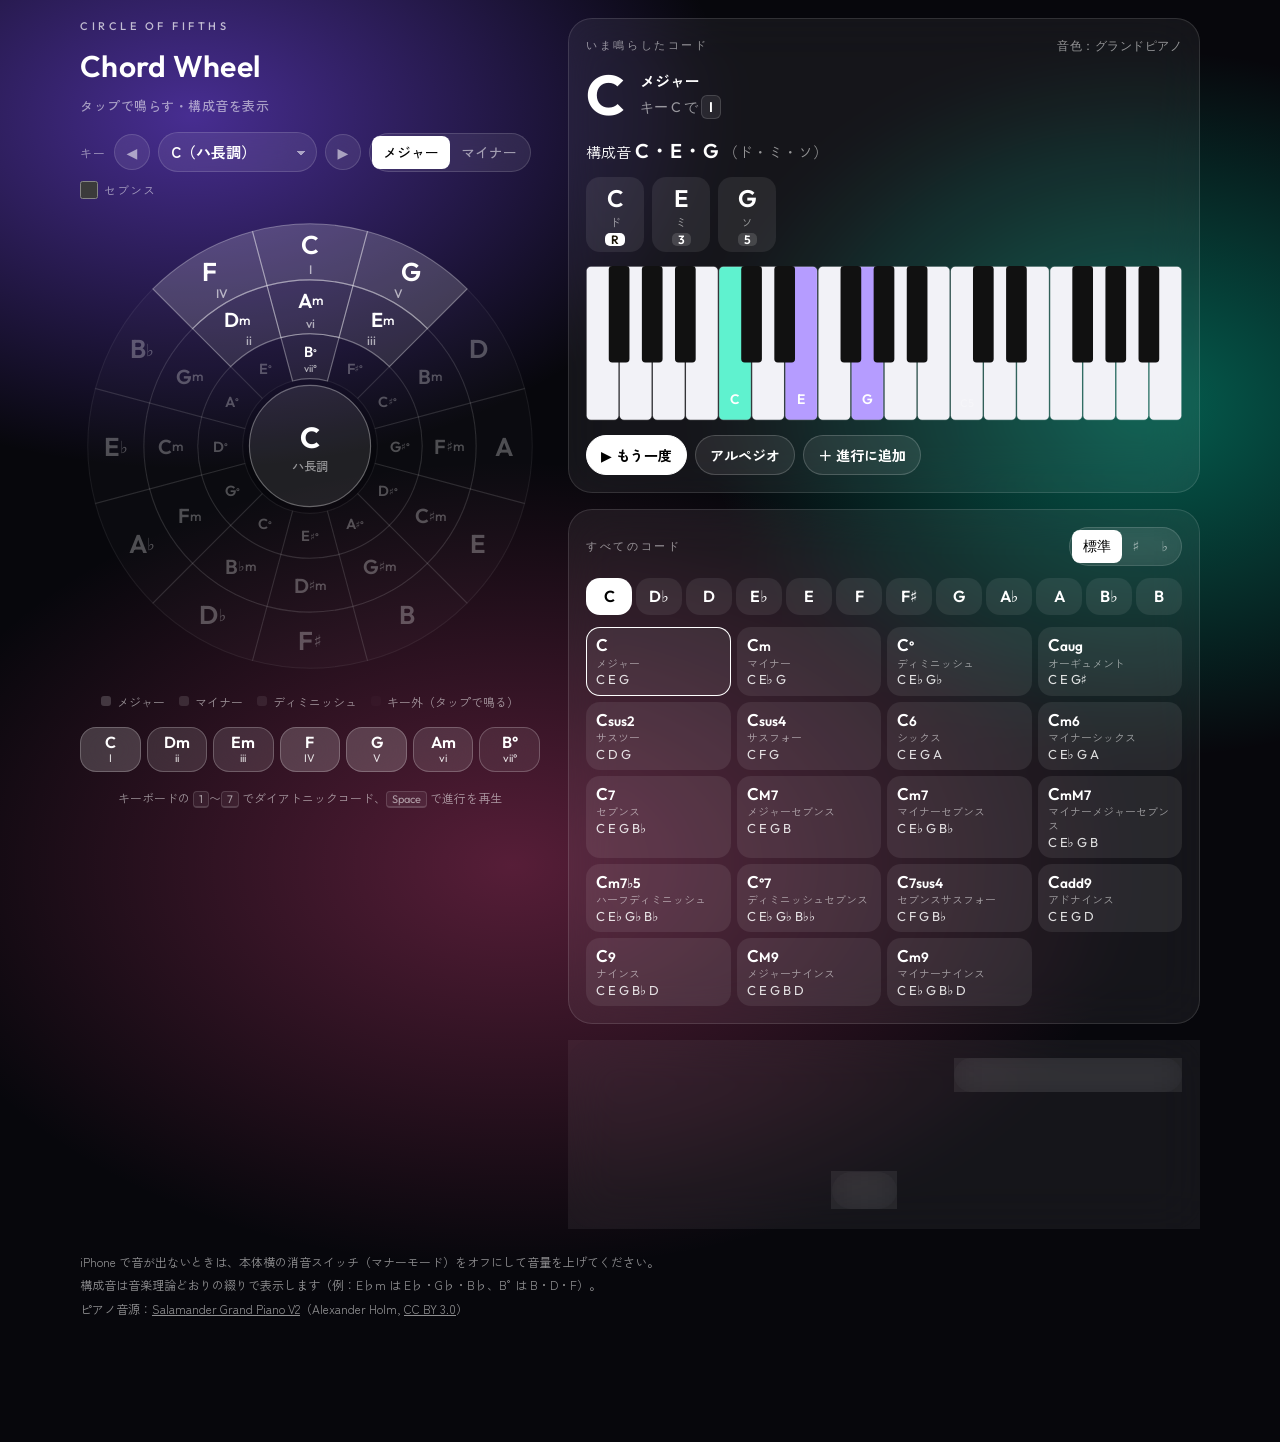
==== chords/index.html @ 00db4a83 "Add accent presets, including a 2 and 4 click for jazz The signature panel gains one-tap accent styl" ====
<!doctype html>
<html lang="ja" data-theme="dark">
<head>
<meta charset="utf-8">
<meta name="viewport" content="width=device-width, initial-scale=1, viewport-fit=cover">
<meta name="apple-mobile-web-app-capable" content="yes">
<meta name="mobile-web-app-capable" content="yes">
<meta name="apple-mobile-web-app-title" content="コードホイール">
<meta name="description" content="五度圏のコードホイール。タップでコードを鳴らし、構成音（C・E・G など）を表示します。">
<meta name="theme-color" content="#1E9873">
<title>Chord Wheel</title>
<link rel="icon" href="icons/favicon.svg" type="image/svg+xml">
<link rel="icon" href="icons/favicon-32.png" sizes="32x32" type="image/png">
<link rel="apple-touch-icon" href="icons/apple-touch-icon.png">
<link rel="manifest" href="manifest.webmanifest">
<link rel="preconnect" href="https://fonts.googleapis.com">
<link rel="preconnect" href="https://fonts.gstatic.com" crossorigin>
<link rel="stylesheet" href="https://fonts.googleapis.com/css2?family=Outfit:wght@500;600;700&family=Zen+Kaku+Gothic+New:wght@400;500;700&display=swap">
<style>
/* Layout: circle-of-fifths wheel on the left (top on phones), now-playing panel + chord list + progression on the right. */
:root {
  --bg: #EDF0F3;
  --surface: #FFFFFF;
  --surface-2: #F5F7F9;
  --ink: #18202B;
  --muted: #5B6777;
  --line: #D3DAE2;
  --major: #1E9873;
  --minor: #4A7BB5;
  --dim: #B07062;
  --idle: #DCE2E8;
  --idle-ink: #7A8696;
  --accent: #E0A230;
  --on-seg: #FFFFFF;
  --key-white: #FFFFFF;
  --key-black: #222A35;
  --font-display: "Outfit", "Helvetica Neue", Arial, system-ui, sans-serif;
  --font-body: "Zen Kaku Gothic New", "Hiragino Sans", "Hiragino Kaku Gothic ProN", "Yu Gothic UI", "Meiryo", system-ui, sans-serif;
  --radius: 14px;
}
@media (prefers-color-scheme: dark) {
  :root:not([data-theme="light"]) {
    --bg: #141920;
    --surface: #1D242E;
    --surface-2: #232B36;
    --ink: #E6ECF2;
    --muted: #94A1B2;
    --line: #2D3744;
    --major: #20AE84;
    --minor: #5888C2;
    --dim: #B47F71;
    --idle: #252D38;
    --idle-ink: #5E6A7A;
    --accent: #F0BF4C;
    --on-seg: #FFFFFF;
    --key-white: #E9EDF2;
    --key-black: #0E1217;
    color-scheme: dark;
  }
}
:root[data-theme="dark"] {
  --bg: #141920;
  --surface: #1D242E;
  --surface-2: #232B36;
  --ink: #E6ECF2;
  --muted: #94A1B2;
  --line: #2D3744;
  --major: #20AE84;
  --minor: #5888C2;
  --dim: #B47F71;
  --idle: #252D38;
  --idle-ink: #5E6A7A;
  --accent: #F0BF4C;
  --on-seg: #FFFFFF;
  --key-white: #E9EDF2;
  --key-black: #0E1217;
  color-scheme: dark;
}

* { box-sizing: border-box; }
html { -webkit-text-size-adjust: 100%; }
:root { padding-top: env(safe-area-inset-top, 0px); padding-bottom: env(safe-area-inset-bottom, 0px); }
body {
  margin: 0;
  background: var(--bg);
  color: var(--ink);
  font-family: var(--font-body);
  font-size: 15px;
  line-height: 1.6;
  padding-inline: 16px;
  padding-block: 20px 40px;
  -webkit-tap-highlight-color: transparent;
}
button, select, input { font: inherit; color: inherit; }
button { touch-action: manipulation; cursor: pointer; }
:focus-visible { outline: 2px solid var(--accent); outline-offset: 2px; }

.app {
  max-width: 1120px;
  margin: 0 auto;
  display: grid;
  gap: 20px;
  grid-template-columns: minmax(0, 1fr);
}
@media (min-width: 900px) {
  .app { grid-template-columns: minmax(360px, 460px) minmax(0, 1fr); align-items: start; gap: 28px; }
  .left { position: sticky; top: calc(env(safe-area-inset-top, 0px) + 16px); }
}
.left, .right { display: flex; flex-direction: column; gap: 16px; min-width: 0; }

header.top { display: flex; align-items: baseline; justify-content: space-between; gap: 12px; flex-wrap: wrap; }
header.top h1 { margin: 0; font-family: var(--font-display); font-weight: 700; font-size: 22px; letter-spacing: 0.01em; }
header.top h1 small { font-family: var(--font-body); font-weight: 500; font-size: 13px; color: var(--muted); margin-left: 8px; letter-spacing: 0; }

/* Key controls */
.keybar { display: flex; gap: 8px; align-items: center; flex-wrap: wrap; }
.keybar label { font-size: 12px; color: var(--muted); letter-spacing: 0.08em; }
.select {
  appearance: none; -webkit-appearance: none;
  background: var(--surface); border: 1px solid var(--line); border-radius: 10px;
  padding: 7px 30px 7px 12px; font-weight: 700;
  background-image: linear-gradient(45deg, transparent 50%, var(--muted) 50%), linear-gradient(135deg, var(--muted) 50%, transparent 50%);
  background-position: calc(100% - 15px) 52%, calc(100% - 10px) 52%;
  background-size: 5px 5px; background-repeat: no-repeat;
}
.seg { display: inline-flex; background: var(--surface); border: 1px solid var(--line); border-radius: 10px; padding: 2px; }
.seg button { border: 0; background: transparent; padding: 5px 11px; border-radius: 8px; font-weight: 500; font-size: 14px; color: var(--muted); }
.seg button[aria-pressed="true"] { background: var(--ink); color: var(--bg); }
.iconbtn { border: 1px solid var(--line); background: var(--surface); border-radius: 10px; width: 36px; height: 36px; display: inline-grid; place-items: center; font-size: 14px; color: var(--muted); }
.toggle { display: inline-flex; align-items: center; gap: 6px; font-size: 14px; color: var(--muted); user-select: none; cursor: pointer; }
.toggle input { width: 18px; height: 18px; accent-color: var(--major); margin: 0; }

/* Wheel */
.wheel-wrap { width: 100%; max-width: 460px; margin: 0 auto; aspect-ratio: 1 / 1; }
#wheel { width: 100%; height: 100%; display: block; touch-action: manipulation; user-select: none; -webkit-user-select: none; }
#wheel .s { cursor: pointer; stroke: var(--bg); stroke-width: 2.5; transition: filter .12s; }
#wheel .s:hover { filter: brightness(1.08); }
#wheel .s.major { fill: var(--major); }
#wheel .s.minor { fill: var(--minor); }
#wheel .s.dim { fill: var(--dim); }
#wheel .s.idle { fill: var(--idle); }
#wheel text { pointer-events: none; text-anchor: middle; dominant-baseline: central; font-family: var(--font-display); font-weight: 600; }
#wheel text.on { fill: var(--on-seg); }
#wheel text.off { fill: var(--idle-ink); }
#wheel text .sfx { font-size: 0.66em; font-weight: 500; }
#wheel text.rn { font-family: var(--font-display); font-weight: 500; opacity: .82; }
#wheel .hl { fill: none; stroke: var(--accent); stroke-width: 4; pointer-events: none; stroke-linejoin: round; }
#wheel .hl.pulse { animation: pulse .5s ease-out; }
#wheel .hub { fill: var(--surface); stroke: var(--line); stroke-width: 1; cursor: pointer; }
#wheel .hub-key { font-size: 26px; fill: var(--ink); font-weight: 700; }
#wheel .hub-ja { font-family: var(--font-body); font-size: 11px; fill: var(--muted); font-weight: 500; }
@keyframes pulse { from { stroke-width: 10; opacity: .4; } to { stroke-width: 4; opacity: 1; } }

.legend { display: flex; gap: 14px; flex-wrap: wrap; justify-content: center; font-size: 12px; color: var(--muted); }
.legend span { display: inline-flex; align-items: center; gap: 6px; }
.legend i { width: 10px; height: 10px; border-radius: 3px; display: inline-block; }

/* Diatonic strip */
.dia { display: grid; grid-template-columns: repeat(7, minmax(0, 1fr)); gap: 6px; }
.dia button {
  border: 0; border-radius: 10px; padding: 6px 2px 7px; color: var(--on-seg);
  display: flex; flex-direction: column; align-items: center; gap: 0; line-height: 1.2; min-width: 0;
}
.dia button b { font-family: var(--font-display); font-size: 16px; font-weight: 600; white-space: nowrap; }
.dia button small { font-family: var(--font-display); font-size: 11px; opacity: .85; }
.dia .major { background: var(--major); } .dia .minor { background: var(--minor); } .dia .dim { background: var(--dim); }
.hint { font-size: 12px; color: var(--muted); text-align: center; margin: 0; }
.hint kbd { font-family: var(--font-display); border: 1px solid var(--line); border-bottom-width: 2px; border-radius: 4px; padding: 0 5px; font-size: 11px; background: var(--surface); }
@media (hover: none) { .desk-only { display: none; } }

/* Panels */
.panel { background: var(--surface); border: 1px solid var(--line); border-radius: var(--radius); padding: 16px; min-width: 0; }
.snd { font-size: 12px; font-weight: 500; letter-spacing: 0.04em; }
.panel h2 { margin: 0 0 12px; font-size: 13px; font-weight: 700; color: var(--muted); letter-spacing: 0.1em; display: flex; align-items: center; justify-content: space-between; gap: 8px; flex-wrap: wrap; }

/* Now playing */
.now-head { display: flex; align-items: flex-end; gap: 14px; flex-wrap: wrap; }
.now-name { font-family: var(--font-display); font-weight: 700; font-size: 56px; line-height: 1; letter-spacing: -0.01em; }
.now-name .sfx { font-size: 0.6em; font-weight: 600; margin-left: 2px; }
.now-meta { display: flex; flex-direction: column; gap: 2px; padding-bottom: 4px; }
.now-meta .q { font-weight: 700; font-size: 15px; }
.now-meta .rn { font-family: var(--font-display); font-size: 14px; color: var(--muted); }
.now-meta .rn b { display: inline-block; padding: 0 7px; border-radius: 6px; background: var(--surface-2); border: 1px solid var(--line); color: var(--ink); font-weight: 600; }
.formula { margin: 12px 0 10px; font-size: 15px; }
.formula b { font-family: var(--font-display); font-size: 20px; font-weight: 600; letter-spacing: 0.02em; }
.formula span { color: var(--muted); }
.tones { display: flex; gap: 8px; flex-wrap: wrap; }
.tone {
  min-width: 58px; padding: 8px 10px 6px; border-radius: 12px; background: var(--surface-2); border: 1px solid var(--line);
  display: flex; flex-direction: column; align-items: center; line-height: 1.15;
}
.tone b { font-family: var(--font-display); font-size: 24px; font-weight: 600; }
.tone span { font-size: 12px; color: var(--muted); margin-top: 2px; }
.tone i { font-style: normal; font-family: var(--font-display); font-size: 12px; font-weight: 600; margin-top: 4px; padding: 0 6px; border-radius: 5px; background: var(--line); color: var(--ink); }
.tone.root { border-color: var(--accent); }
.tone.root i { background: var(--accent); color: #1B1406; }
.kbd-wrap { margin-top: 14px; }
#kbd { width: 100%; height: auto; display: block; }
#kbd .w { fill: var(--key-white); stroke: var(--line); stroke-width: 1; cursor: pointer; }
#kbd .b { fill: var(--key-black); cursor: pointer; }
#kbd .w.hit, #kbd .b.hit { fill: var(--major); }
#kbd .w.root, #kbd .b.root { fill: var(--accent); }
#kbd text { pointer-events: none; text-anchor: middle; font-family: var(--font-display); font-weight: 600; font-size: 10px; fill: #FFFFFF; }
#kbd text.c { fill: var(--idle-ink); font-weight: 500; font-size: 8px; }
.actions { display: flex; gap: 8px; flex-wrap: wrap; margin-top: 14px; }
.btn {
  border: 1px solid var(--line); background: var(--surface-2); border-radius: 10px; padding: 8px 14px; font-weight: 700; font-size: 14px;
  display: inline-flex; align-items: center; gap: 6px;
}
.btn:hover { border-color: var(--muted); }
.btn.primary { background: var(--ink); color: var(--bg); border-color: var(--ink); }

/* Explorer */
.roots { display: grid; grid-template-columns: repeat(12, minmax(0, 1fr)); gap: 4px; }
@media (max-width: 560px) { .roots { grid-template-columns: repeat(6, minmax(0, 1fr)); } }
.roots button {
  border: 1px solid var(--line); background: var(--surface-2); border-radius: 8px; padding: 6px 0;
  font-family: var(--font-display); font-weight: 600; font-size: 16px; min-width: 0;
}
.roots button[aria-pressed="true"] { background: var(--ink); color: var(--bg); border-color: var(--ink); }
.quals { display: grid; grid-template-columns: repeat(auto-fill, minmax(132px, 1fr)); gap: 6px; margin-top: 12px; }
.quals button {
  text-align: left; border: 1px solid var(--line); background: var(--surface-2); border-radius: 10px; padding: 7px 10px 8px;
  display: flex; flex-direction: column; gap: 1px; line-height: 1.25; min-width: 0;
}
.quals button b { font-family: var(--font-display); font-size: 17px; font-weight: 600; }
.quals button b .sfx { font-size: .8em; }
.quals button small { font-size: 11px; color: var(--muted); }
.quals button em { font-style: normal; font-family: var(--font-display); font-size: 13px; color: var(--ink); opacity: .85; overflow-wrap: anywhere; }
.quals button[aria-pressed="true"] { border-color: var(--accent); box-shadow: inset 0 0 0 1px var(--accent); }
.subrow { display: flex; gap: 8px; align-items: center; flex-wrap: wrap; font-weight: 500; letter-spacing: 0; }

/* Progression */
.prog { display: flex; gap: 6px; flex-wrap: wrap; min-height: 54px; }
.chip {
  position: relative; border: 1px solid var(--line); background: var(--surface-2); border-radius: 10px;
  padding: 6px 30px 6px 10px; display: flex; flex-direction: column; line-height: 1.2; min-width: 78px; cursor: pointer; text-align: left;
}
.chip b { font-family: var(--font-display); font-size: 18px; font-weight: 600; }
.chip b .sfx { font-size: .78em; }
.chip small { font-family: var(--font-display); font-size: 11px; color: var(--muted); }
.chip .x { position: absolute; top: 4px; right: 4px; width: 22px; height: 22px; border-radius: 6px; border: 0; background: transparent; color: var(--muted); font-size: 14px; line-height: 1; display: grid; place-items: center; }
.chip .x:hover { background: var(--line); color: var(--ink); }
.chip.cur { border-color: var(--accent); box-shadow: inset 0 0 0 1px var(--accent); }
.prog-empty { color: var(--muted); font-size: 14px; align-self: center; }
.controls { display: flex; gap: 10px; align-items: center; flex-wrap: wrap; margin-top: 12px; }
.num { width: 70px; background: var(--surface-2); border: 1px solid var(--line); border-radius: 10px; padding: 6px 8px; font-family: var(--font-display); font-weight: 600; text-align: center; font-variant-numeric: tabular-nums; }
.controls .lbl { font-size: 13px; color: var(--muted); display: inline-flex; align-items: center; gap: 6px; }

footer.note { max-width: 1120px; margin: 24px auto 0; font-size: 12px; color: var(--muted); }
footer.note p { margin: 4px 0; }

@media (prefers-reduced-motion: reduce) { #wheel .hl.pulse { animation: none; } #wheel .s { transition: none; } }
</style>
<link rel="stylesheet" href="embed.css?v=20261118021550">
</head>
<body>
<div class="app">
  <div class="left">
    <header class="top">
      <h1>Chord Wheel<small>タップで鳴らす・構成音を表示</small></h1>
    </header>
    <div class="keybar">
      <label for="keySel">キー</label>
      <button class="iconbtn" id="keyPrev" aria-label="五度下のキーへ">◀</button>
      <select class="select" id="keySel"></select>
      <button class="iconbtn" id="keyNext" aria-label="五度上のキーへ">▶</button>
      <div class="seg" role="group" aria-label="長調・短調">
        <button id="modeMaj" aria-pressed="true">メジャー</button>
        <button id="modeMin" aria-pressed="false">マイナー</button>
      </div>
      <label class="toggle" for="sev"><input type="checkbox" id="sev">セブンス</label>
    </div>
    <div class="wheel-wrap"><svg id="wheel" viewBox="-205 -205 410 410" role="img" aria-label="五度圏コードホイール"></svg></div>
    <div class="legend">
      <span><i style="background:var(--major)"></i>メジャー</span>
      <span><i style="background:var(--minor)"></i>マイナー</span>
      <span><i style="background:var(--dim)"></i>ディミニッシュ</span>
      <span><i style="background:var(--idle)"></i>キー外（タップで鳴る）</span>
    </div>
    <div class="dia" id="dia" aria-label="ダイアトニックコード"></div>
    <p class="hint desk-only">キーボードの <kbd>1</kbd>〜<kbd>7</kbd> でダイアトニックコード、<kbd>Space</kbd> で進行を再生</p>
  </div>

  <div class="right">
    <section class="panel" aria-live="polite">
      <h2>いま鳴らしたコード<span class="snd" id="snd"></span></h2>
      <div class="now-head">
        <div class="now-name" id="nowName"></div>
        <div class="now-meta">
          <div class="q" id="nowQ"></div>
          <div class="rn" id="nowRn"></div>
        </div>
      </div>
      <div class="formula" id="formula"></div>
      <div class="tones" id="tones"></div>
      <div class="kbd-wrap"><svg id="kbd" role="img" aria-label="鍵盤"></svg></div>
      <div class="actions">
        <button class="btn primary" id="again">▶ もう一度</button>
        <button class="btn" id="arp">アルペジオ</button>
        <button class="btn" id="add">＋ 進行に追加</button>
      </div>
    </section>

    <section class="panel">
      <h2>すべてのコード
        <span class="subrow">
          <span class="seg" role="group" aria-label="臨時記号の表記">
            <button data-spell="std" aria-pressed="true">標準</button>
            <button data-spell="sharp" aria-pressed="false">♯</button>
            <button data-spell="flat" aria-pressed="false">♭</button>
          </span>
        </span>
      </h2>
      <div class="roots" id="roots"></div>
      <div class="quals" id="quals"></div>
    </section>

    <section class="panel">
      <h2>コード進行
        <span class="subrow">
          <select class="select" id="preset" aria-label="定番進行を読み込む">
            <option value="">定番進行を読み込む…</option>
          </select>
        </span>
      </h2>
      <div class="prog" id="prog"></div>
      <div class="controls">
        <button class="btn primary" id="playProg">▶ 再生</button>
        <label class="lbl" for="bpm">BPM <input class="num" id="bpm" type="number" min="40" max="240" step="1" value="96"></label>
        <label class="lbl" for="beats">1コード
          <select class="select" id="beats">
            <option value="2">2拍</option>
            <option value="4" selected>4拍</option>
            <option value="8">8拍</option>
          </select>
        </label>
        <label class="toggle" for="loop"><input type="checkbox" id="loop" checked>ループ</label>
        <button class="btn" id="clear">クリア</button>
      </div>
    </section>
  </div>
</div>
<footer class="note">
  <p>iPhone で音が出ないときは、本体横の消音スイッチ（マナーモード）をオフにして音量を上げてください。</p>
  <p>構成音は音楽理論どおりの綴りで表示します（例：E♭m は E♭・G♭・B♭、B° は B・D・F）。</p>
  <p>ピアノ音源：<a href="https://github.com/Tonejs/audio/tree/master/salamander" style="color:inherit">Salamander Grand Piano V2</a>（Alexander Holm, <a href="https://creativecommons.org/licenses/by/3.0/" style="color:inherit">CC BY 3.0</a>）</p>
</footer>

<script>
(() => {
  // ---------- Music theory ----------
  const LETTERS = ['C','D','E','F','G','A','B'];
  const NAT = [0,2,4,5,7,9,11];
  const SOLF = ['ド','レ','ミ','ファ','ソ','ラ','シ'];
  const IROHA = ['ハ','ニ','ホ','ヘ','ト','イ','ロ'];
  const ROMAN = ['I','II','III','IV','V','VI','VII'];
  const MAJ_SCALE = [0,2,4,5,7,9,11];
  const MIN_SCALE = [0,2,3,5,7,8,10];

  const acc = a => ({0:'',1:'♯',2:'♯♯','-1':'♭','-2':'♭♭'})[a] ?? '';
  const N = s => { let a = 0; for (const ch of s.slice(1)) a += ch === '#' ? 1 : ch === 'b' ? -1 : 0; return { L: LETTERS.indexOf(s[0]), a }; };
  const mod = (n, m) => ((n % m) + m) % m;
  const pcOf = n => mod(NAT[n.L] + n.a, 12);
  const nameOf = n => LETTERS[n.L] + acc(n.a);
  const solfOf = n => SOLF[n.L] + acc(n.a);
  const transpose = (n, semis, steps) => {
    const L = mod(n.L + steps, 7);
    let a = mod(pcOf(n) + semis - NAT[L], 12);
    if (a > 6) a -= 12;
    return { L, a };
  };

  // [semitones, letter steps, interval label]
  const Q = {
    '':      { ja: 'メジャー',               iv: [[0,0,'R'],[4,2,'3'],[7,4,'5']] },
    'm':     { ja: 'マイナー',               iv: [[0,0,'R'],[3,2,'♭3'],[7,4,'5']] },
    '°':     { ja: 'ディミニッシュ',         iv: [[0,0,'R'],[3,2,'♭3'],[6,4,'♭5']] },
    'aug':   { ja: 'オーギュメント',         iv: [[0,0,'R'],[4,2,'3'],[8,4,'♯5']] },
    'sus2':  { ja: 'サスツー',               iv: [[0,0,'R'],[2,1,'2'],[7,4,'5']] },
    'sus4':  { ja: 'サスフォー',             iv: [[0,0,'R'],[5,3,'4'],[7,4,'5']] },
    '6':     { ja: 'シックス',               iv: [[0,0,'R'],[4,2,'3'],[7,4,'5'],[9,5,'6']] },
    'm6':    { ja: 'マイナーシックス',       iv: [[0,0,'R'],[3,2,'♭3'],[7,4,'5'],[9,5,'6']] },
    '7':     { ja: 'セブンス',               iv: [[0,0,'R'],[4,2,'3'],[7,4,'5'],[10,6,'♭7']] },
    'M7':    { ja: 'メジャーセブンス',       iv: [[0,0,'R'],[4,2,'3'],[7,4,'5'],[11,6,'7']] },
    'm7':    { ja: 'マイナーセブンス',       iv: [[0,0,'R'],[3,2,'♭3'],[7,4,'5'],[10,6,'♭7']] },
    'mM7':   { ja: 'マイナーメジャーセブンス', iv: [[0,0,'R'],[3,2,'♭3'],[7,4,'5'],[11,6,'7']] },
    'm7♭5':  { ja: 'ハーフディミニッシュ',   iv: [[0,0,'R'],[3,2,'♭3'],[6,4,'♭5'],[10,6,'♭7']] },
    '°7':    { ja: 'ディミニッシュセブンス', iv: [[0,0,'R'],[3,2,'♭3'],[6,4,'♭5'],[9,6,'♭♭7']] },
    '7sus4': { ja: 'セブンスサスフォー',     iv: [[0,0,'R'],[5,3,'4'],[7,4,'5'],[10,6,'♭7']] },
    'add9':  { ja: 'アドナインス',           iv: [[0,0,'R'],[4,2,'3'],[7,4,'5'],[14,8,'9']] },
    '9':     { ja: 'ナインス',               iv: [[0,0,'R'],[4,2,'3'],[7,4,'5'],[10,6,'♭7'],[14,8,'9']] },
    'M9':    { ja: 'メジャーナインス',       iv: [[0,0,'R'],[4,2,'3'],[7,4,'5'],[11,6,'7'],[14,8,'9']] },
    'm9':    { ja: 'マイナーナインス',       iv: [[0,0,'R'],[3,2,'♭3'],[7,4,'5'],[10,6,'♭7'],[14,8,'9']] },
  };
  const Q_ORDER = ['', 'm', '°', 'aug', 'sus2', 'sus4', '6', 'm6', '7', 'M7', 'm7', 'mM7', 'm7♭5', '°7', '7sus4', 'add9', '9', 'M9', 'm9'];
  const ROM_SUFFIX = { '':'', 'm':'', '°':'°', 'aug':'+', 'sus2':'sus2', 'sus4':'sus4', '6':'6', 'm6':'6', '7':'7', 'M7':'M7', 'm7':'7', 'mM7':'M7', 'm7♭5':'ø7', '°7':'°7', '7sus4':'7sus4', 'add9':'add9', '9':'9', 'M9':'M9', 'm9':'9' };

  const isMinorish = q => Q[q].iv.some(([s, st]) => s === 3 && st === 2);
  const chordName = c => nameOf(c.root) + c.q;
  const chordHTML = c => `${LETTERS[c.root.L]}<span class="sfx">${acc(c.root.a)}${c.q}</span>`;
  const rootMidi = c => { const pc = pcOf(c.root); return 60 + pc - (pc > 6 ? 12 : 0); };
  const tonesOf = c => Q[c.q].iv.map(([s, st, lab]) => ({ note: transpose(c.root, s, st), midi: rootMidi(c) + s, lab }));

  // Circle of fifths, clockwise from C. Columns = a major key's I / vi / vii°.
  const MAJ_ROOTS = ['C','G','D','A','E','B','F#','Db','Ab','Eb','Bb','F'].map(N);
  const MIN_ROOTS = ['A','E','B','F#','C#','G#','D#','Bb','F','C','G','D'].map(N);
  const DIM_ROOTS = ['B','F#','C#','G#','D#','A#','E#','C','G','D','A','E'].map(N);
  const RING = [
    { roots: MAJ_ROOTS, q: '',  cls: 'major', r: [148, 198], fs: 23, nameR: 180, rnR: 157 },
    { roots: MIN_ROOTS, q: 'm', cls: 'minor', r: [100, 148], fs: 18, nameR: 130, rnR: 109 },
    { roots: DIM_ROOTS, q: '°', cls: 'dim',   r: [60, 100],  fs: 13, nameR: 84,  rnR: 69  },
  ];
  const WHEEL_RN = {
    major: [{'-1':'IV','0':'I','1':'V'}, {'-1':'ii','0':'vi','1':'iii'}, {'0':'vii°'}],
    minor: [{'-1':'VI','0':'III','1':'VII'}, {'-1':'iv','0':'i','1':'v'}, {'0':'ii°'}],
  };
  // degree (1..7) -> [ring, rel position]
  const DEG_POS = {
    major: [[0,0],[1,-1],[1,1],[0,-1],[0,1],[1,0],[2,0]],
    minor: [[1,0],[2,0],[0,0],[1,-1],[1,1],[0,-1],[0,1]],
  };

  const SPELL = {
    std:   ['C','Db','D','Eb','E','F','F#','G','Ab','A','Bb','B'],
    sharp: ['C','C#','D','D#','E','F','F#','G','G#','A','A#','B'],
    flat:  ['C','Db','D','Eb','E','F','Gb','G','Ab','A','Bb','B'],
  };

  // Presets as [major-scale degree 0..6, quality], relative to the major tonic (relative major in minor keys).
  const PRESETS = [
    { name: '王道進行（IV–V–iii–vi）', p: [[3,'M7'],[4,'7'],[2,'m7'],[5,'m']] },
    { name: '小室進行（vi–IV–V–I）', p: [[5,'m'],[3,''],[4,''],[0,'']] },
    { name: 'カノン進行', p: [[0,''],[4,''],[5,'m'],[2,'m'],[3,''],[0,''],[3,''],[4,'']] },
    { name: '丸サ進行（IVM7–III7–vim7–Vm7 I7）', p: [[3,'M7'],[2,'7'],[5,'m7'],[4,'m7'],[0,'7']] },
    { name: 'I–V–vi–IV', p: [[0,''],[4,''],[5,'m'],[3,'']] },
    { name: 'ツーファイブワン（ii7–V7–IM7）', p: [[1,'m7'],[4,'7'],[0,'M7']] },
    { name: '循環コード（I–vi–ii–V）', p: [[0,''],[5,'m'],[1,'m'],[4,'']] },
  ];

  // ---------- State ----------
  const state = {
    idx: 0, mode: 'major', seventh: false, spell: 'std',
    expPc: 0, expQ: '',
    prog: [], bpm: 96, beats: 4, loop: true,
    current: { root: N('C'), q: '' }, active: null, curStep: -1,
  };
  const LS_KEY = 'chordwheel.v1';
  const validChord = c => c && c.root && Number.isInteger(c.root.L) && c.root.L >= 0 && c.root.L < 7 && Number.isInteger(c.root.a) && Math.abs(c.root.a) <= 2 && Object.prototype.hasOwnProperty.call(Q, c.q);
  function save() {
    try {
      const { idx, mode, seventh, spell, prog, bpm, beats, loop } = state;
      localStorage.setItem(LS_KEY, JSON.stringify({ idx, mode, seventh, spell, prog, bpm, beats, loop }));
    } catch (e) {}
  }
  function load() {
    try {
      const s = JSON.parse(localStorage.getItem(LS_KEY) || 'null');
      if (!s) return false;
      if (Number.isInteger(s.idx) && s.idx >= 0 && s.idx < 12) state.idx = s.idx;
      if (s.mode === 'major' || s.mode === 'minor') state.mode = s.mode;
      state.seventh = !!s.seventh;
      if (SPELL[s.spell]) state.spell = s.spell;
      if (Array.isArray(s.prog)) state.prog = s.prog.filter(validChord).slice(0, 64);
      if (s.bpm >= 40 && s.bpm <= 240) state.bpm = Math.round(s.bpm);
      if ([2,4,8].includes(s.beats)) state.beats = s.beats;
      if (typeof s.loop === 'boolean') state.loop = s.loop;
      return true;
    } catch (e) { return false; }
  }

  const relOf = i => { const p = mod(i - state.idx, 12); return p > 6 ? p - 12 : p; };
  const isDiatonic = (ring, rel) => ring < 2 ? Math.abs(rel) <= 1 : rel === 0;
  const tonic = () => (state.mode === 'major' ? MAJ_ROOTS : MIN_ROOTS)[state.idx];
  const majorTonic = () => MAJ_ROOTS[state.idx];

  function wheelChord(ring, i) {
    const rel = relOf(i);
    let q = RING[ring].q;
    if (state.seventh) {
      const dia = isDiatonic(ring, rel);
      if (ring === 0) q = dia && rel !== 1 ? 'M7' : '7';
      else if (ring === 1) q = 'm7';
      else q = dia ? 'm7♭5' : '°7';
    }
    return { root: RING[ring].roots[i], q };
  }

  function romanOf(c) {
    const t = tonic();
    const scale = state.mode === 'major' ? MAJ_SCALE : MIN_SCALE;
    const d = mod(c.root.L - t.L, 7);
    const sn = transpose(t, scale[d], d);
    let diff = mod(pcOf(c.root) - pcOf(sn), 12); if (diff > 6) diff -= 12;
    const num = isMinorish(c.q) ? ROMAN[d].toLowerCase() : ROMAN[d];
    return acc(diff) + num + ROM_SUFFIX[c.q];
  }

  // ---------- Audio ----------
  // Grand piano: Salamander Grand Piano V2 (Yamaha C5) sampled every minor third, pitched to the nearest note.
  // Falls back to a simple synth until the samples are decoded, or if they cannot be loaded.
  const SAMPLE_NOTES = ['C2','Ds2','Fs2','A2','C3','Ds3','Fs3','A3','C4','Ds4','Fs4','A4','C5','Ds5','Fs5','A5','C6'];
  const SAMPLE_PC = { C: 0, Ds: 3, Fs: 6, A: 9 };
  const sampleMidi = s => { const m = s.match(/^([A-Z]s?)(\d)$/); return (+m[2] + 1) * 12 + SAMPLE_PC[m[1]]; };
  const buffers = new Map(); // midi -> AudioBuffer
  let ctx = null, master = null;
  let voices = [];
  let pianoState = 'loading'; // loading | ready | failed
  let rawSamples = null, decoding = null, fetched = false;

  function prefetchPiano() {
    rawSamples = Promise.all(SAMPLE_NOTES.map(n =>
      fetch(`samples/piano/${n}.mp3`).then(r => r.ok ? r.arrayBuffer() : null).catch(() => null).then(ab => [n, ab])));
    rawSamples.then(list => { fetched = true; if (!list.some(([, ab]) => ab)) pianoState = 'failed'; renderSound(); });
  }
  const decode = ab => new Promise((res, rej) => {
    const p = ctx.decodeAudioData(ab, res, rej);
    if (p && p.then) p.then(res, rej);
  });
  function decodePiano() {
    decoding = rawSamples.then(list => Promise.all(list.filter(([, ab]) => ab).map(([n, ab]) =>
      decode(ab).then(b => { buffers.set(sampleMidi(n), b); }, () => {}))))
      .then(() => { pianoState = buffers.size ? 'ready' : 'failed'; renderSound(); });
  }
  function makeImpulse(sec) {
    const rate = ctx.sampleRate, len = Math.floor(rate * sec), buf = ctx.createBuffer(2, len, rate);
    for (let ch = 0; ch < 2; ch++) {
      const d = buf.getChannelData(ch);
      for (let i = 0; i < len; i++) {
        const t = i / rate;
        d[i] = (Math.random() * 2 - 1) * Math.exp(-t * 2.2) * Math.pow(1 - i / len, 1.5) * (t < 0.015 ? t / 0.015 : 1);
      }
    }
    return buf;
  }
  function ensureAudio() {
    if (!ctx) {
      const AC = window.AudioContext || window.webkitAudioContext;
      if (!AC) return null;
      try { if (navigator.audioSession) navigator.audioSession.type = 'playback'; } catch (e) {}
      ctx = new AC();
      const comp = ctx.createDynamicsCompressor();
      comp.threshold.value = -12; comp.ratio.value = 3; comp.attack.value = 0.003; comp.release.value = 0.25;
      master = ctx.createGain(); master.gain.value = 0.9;
      // Concert-hall feel: a short generated reverb, darkened so it stays behind the piano.
      const send = ctx.createGain(); send.gain.value = 0.2;
      const conv = ctx.createConvolver(); conv.buffer = makeImpulse(2.4);
      const damp = ctx.createBiquadFilter(); damp.type = 'lowpass'; damp.frequency.value = 4200;
      master.connect(comp);
      master.connect(send); send.connect(conv); conv.connect(damp); damp.connect(comp);
      comp.connect(ctx.destination);
      // Unlock iOS by playing one silent buffer inside the gesture.
      try { const b = ctx.createBuffer(1, 1, 22050); const s = ctx.createBufferSource(); s.buffer = b; s.connect(ctx.destination); s.start(0); } catch (e) {}
      if (rawSamples) decodePiano();
    }
    if (ctx.state !== 'running') { try { ctx.resume(); } catch (e) {} }
    return ctx;
  }
  // Lift the dampers: previous notes fade out like a released pedal.
  function silence(t) {
    for (const v of voices) {
      try {
        v.kill.gain.cancelScheduledValues(t);
        v.kill.gain.setTargetAtTime(0, t, 0.07);
        v.srcs.forEach(s => s.stop(t + 0.9));
      } catch (e) {}
    }
    voices = [];
  }
  function addVoice(kill, srcs, midi) {
    if (ctx.createStereoPanner) {
      const p = ctx.createStereoPanner();
      p.pan.value = Math.max(-0.5, Math.min(0.5, (midi - 62) / 44)); // low notes left, high notes right, as seen from the bench
      kill.connect(p); p.connect(master);
    } else kill.connect(master);
    const v = { kill, srcs };
    voices.push(v);
    srcs[0].onended = () => { voices = voices.filter(x => x !== v); };
  }
  function nearestSample(midi) {
    let best = null, bd = Infinity;
    for (const m of buffers.keys()) { const d = Math.abs(m - midi); if (d < bd || (d === bd && m > midi)) { bd = d; best = m; } }
    return best;
  }
  function pianoNote(midi, t, vel, hold) {
    const sm = nearestSample(midi);
    const src = ctx.createBufferSource();
    src.buffer = buffers.get(sm);
    src.playbackRate.value = Math.pow(2, (midi - sm) / 12);
    const tone = ctx.createBiquadFilter(); tone.type = 'lowpass';
    tone.frequency.value = 1400 + 11000 * vel * vel; // softer touch = darker tone
    const g = ctx.createGain(); g.gain.value = 1.8 * vel; // the samples peak around -13 dBFS
    const kill = ctx.createGain();
    src.connect(tone); tone.connect(g); g.connect(kill);
    src.start(t);
    if (hold) { kill.gain.setTargetAtTime(0, t + hold, 0.12); src.stop(t + hold + 1.2); }
    addVoice(kill, [src], midi);
  }
  function synthNote(midi, t, vel, hold) {
    const dur = hold ? hold + 0.4 : 2.8;
    const f = 440 * Math.pow(2, (midi - 69) / 12);
    const env = ctx.createGain(), kill = ctx.createGain(), lp = ctx.createBiquadFilter();
    lp.type = 'lowpass';
    lp.frequency.setValueAtTime(Math.min(9000, f * 9), t);
    lp.frequency.exponentialRampToValueAtTime(Math.max(f * 1.6, 350), t + dur * 0.7);
    const o1 = ctx.createOscillator(); o1.type = 'triangle'; o1.frequency.value = f;
    const o2 = ctx.createOscillator(); o2.type = 'sine'; o2.frequency.value = f * 2;
    const g2 = ctx.createGain(); g2.gain.value = 0.28;
    const peak = 0.3 * vel;
    env.gain.setValueAtTime(0.0001, t);
    env.gain.exponentialRampToValueAtTime(peak, t + 0.006);
    env.gain.exponentialRampToValueAtTime(peak * 0.4, t + 0.3);
    env.gain.exponentialRampToValueAtTime(0.0001, t + dur);
    o1.connect(lp); o2.connect(g2); g2.connect(lp); lp.connect(env); env.connect(kill);
    [o1, o2].forEach(o => { o.start(t); o.stop(t + dur + 0.05); });
    addVoice(kill, [o1, o2], midi);
  }
  const note = (midi, t, vel, hold) => (pianoState === 'ready' ? pianoNote : synthNote)(midi, t, vel, hold);

  function soundChord(c, opts = {}) {
    if (!ensureAudio()) return;
    if (pianoState === 'loading' && decoding && !opts.waited) {
      // First chord: wait briefly for the piano to decode instead of playing the synth.
      const timeout = new Promise(res => setTimeout(res, 1500));
      Promise.race([decoding, timeout]).then(() => soundChord(c, { ...opts, waited: true }));
      return;
    }
    const t = ctx.currentTime + 0.03;
    silence(t);
    const tones = tonesOf(c);
    const hold = opts.dur || 0; // 0 = let the strings ring out
    if (opts.arp) {
      const seq = tones.concat(tones.slice(0, -1).reverse());
      seq.forEach((tn, k) => note(tn.midi, t + k * 0.17, 0.62 + Math.random() * 0.06, 0));
      return;
    }
    const base = Math.min(0.8, 1.15 / Math.sqrt(tones.length));
    note(rootMidi(c) - 12, t, 0.62, hold);
    tones.forEach((tn, k) => {
      const top = k === tones.length - 1; // voice the top note a little louder, as a pianist would
      const v = Math.min(1, base * (top ? 1.12 : 1) * (0.94 + Math.random() * 0.08));
      note(tn.midi, t + 0.008 + k * 0.011 + Math.random() * 0.004, v, hold);
    });
  }
  function soundNote(midi) {
    if (!ensureAudio()) return;
    note(midi, ctx.currentTime + 0.01, 0.75, 0);
  }
  function renderSound() {
    const el = document.getElementById('snd');
    if (el) el.textContent = pianoState === 'failed' ? '音色：簡易シンセ' : fetched ? '音色：グランドピアノ' : 'ピアノ音源を読み込み中…';
  }

  // ---------- Rendering ----------
  const $ = id => document.getElementById(id);
  const svgNS = 'http://www.w3.org/2000/svg';
  const f2 = n => n.toFixed(2);
  const pt = (r, a) => { const rad = a * Math.PI / 180; return [r * Math.sin(rad), -r * Math.cos(rad)]; };
  function arc(r1, r2, a0, a1) {
    const [x0, y0] = pt(r2, a0), [x1, y1] = pt(r2, a1), [x2, y2] = pt(r1, a1), [x3, y3] = pt(r1, a0);
    return `M${f2(x0)} ${f2(y0)}A${r2} ${r2} 0 0 1 ${f2(x1)} ${f2(y1)}L${f2(x2)} ${f2(y2)}A${r1} ${r1} 0 0 0 ${f2(x3)} ${f2(y3)}Z`;
  }
  const jaKey = (n, minor) => (n.a > 0 ? '嬰' : n.a < 0 ? '変' : '') + IROHA[n.L] + (minor ? '短調' : '長調');

  function renderWheel() {
    let h = '';
    let hl = '';
    RING.forEach((ring, r) => {
      for (let i = 0; i < 12; i++) {
        const rel = relOf(i);
        const a = rel * 30;
        const dia = isDiatonic(r, rel);
        const c = wheelChord(r, i);
        const d = arc(ring.r[0], ring.r[1], a - 15, a + 15);
        h += `<path class="s ${dia ? ring.cls : 'idle'}" d="${d}" data-r="${r}" data-i="${i}"><title>${chordName(c)}</title></path>`;
        const rn = WHEEL_RN[state.mode][r][rel];
        const [nx, ny] = pt(dia ? ring.nameR : (ring.r[0] + ring.r[1]) / 2, a);
        const fs = state.seventh && r < 2 ? ring.fs * 0.86 : ring.fs;
        h += `<text class="${dia ? 'on' : 'off'}" x="${f2(nx)}" y="${f2(ny)}" font-size="${f2(fs)}">${LETTERS[c.root.L]}<tspan class="sfx">${acc(c.root.a)}${c.q}</tspan></text>`;
        if (dia && rn) {
          const [rx, ry] = pt(ring.rnR, a);
          h += `<text class="on rn" x="${f2(rx)}" y="${f2(ry)}" font-size="${r === 2 ? 9 : 11}">${rn}</text>`;
        }
        if (state.active && state.active.r === r && state.active.i === i) hl = `<path class="hl pulse" d="${d}"></path>`;
      }
    });
    const t = tonic();
    h += `<circle class="hub" r="54" data-hub="1"><title>主和音を鳴らす</title></circle>`;
    h += `<text class="hub-key" x="0" y="-8">${LETTERS[t.L]}<tspan class="sfx">${acc(t.a)}${state.mode === 'minor' ? 'm' : ''}</tspan></text>`;
    h += `<text class="hub-ja" x="0" y="18">${jaKey(t, state.mode === 'minor')}</text>`;
    $('wheel').innerHTML = h + hl;
  }

  function renderKeySelect() {
    const sel = $('keySel');
    const roots = state.mode === 'major' ? MAJ_ROOTS : MIN_ROOTS;
    sel.innerHTML = roots.map((n, i) => `<option value="${i}">${nameOf(n)}${state.mode === 'minor' ? 'm' : ''}（${jaKey(n, state.mode === 'minor')}）</option>`).join('');
    sel.value = String(state.idx);
    $('modeMaj').setAttribute('aria-pressed', String(state.mode === 'major'));
    $('modeMin').setAttribute('aria-pressed', String(state.mode === 'minor'));
    $('sev').checked = state.seventh;
  }

  function renderDiatonic() {
    $('dia').innerHTML = DEG_POS[state.mode].map(([r, rel], k) => {
      const i = mod(state.idx + rel, 12);
      const c = wheelChord(r, i);
      return `<button class="${RING[r].cls}" data-deg="${k}" aria-label="${chordName(c)}"><b>${nameOf(c.root)}${c.q}</b><small>${romanOf(c)}</small></button>`;
    }).join('');
  }

  const KB_LO = 53, KB_HI = 83; // F3 .. B5
  const isBlack = m => [1,3,6,8,10].includes(mod(m, 12));
  function renderKeyboard() {
    const c = state.current;
    const tones = tonesOf(c);
    const byMidi = new Map(tones.map(t => [t.midi, t]));
    const W = 24, H = 112, BW = 15, BH = 70;
    let x = 0, whites = '', blacks = '', labels = '';
    const pos = {};
    for (let m = KB_LO; m <= KB_HI; m++) { if (!isBlack(m)) { pos[m] = x; x += W; } }
    for (let m = KB_LO; m <= KB_HI; m++) {
      const t = byMidi.get(m);
      const cls = t ? (t.lab === 'R' ? ' root' : ' hit') : '';
      if (!isBlack(m)) {
        whites += `<rect class="w${cls}" x="${pos[m] + 0.5}" y="0.5" width="${W - 1}" height="${H - 1}" rx="3" data-m="${m}"></rect>`;
        if (t) labels += `<text x="${pos[m] + W / 2}" y="${H - 12}">${nameOf(t.note)}</text>`;
        else if (mod(m, 12) === 0) labels += `<text class="c" x="${pos[m] + W / 2}" y="${H - 10}">C${Math.floor(m / 12) - 1}</text>`;
      } else {
        const bx = pos[m - 1] + W - BW / 2;
        blacks += `<rect class="b${cls}" x="${bx}" y="0" width="${BW}" height="${BH}" rx="2.5" data-m="${m}"></rect>`;
        if (t) labels += `<text x="${bx + BW / 2}" y="${BH - 10}" font-size="8">${nameOf(t.note)}</text>`;
      }
    }
    const svg = $('kbd');
    svg.setAttribute('viewBox', `0 0 ${x} ${H}`);
    svg.innerHTML = whites + blacks + labels;
  }

  function renderNow() {
    const c = state.current;
    const tones = tonesOf(c);
    $('nowName').innerHTML = chordHTML(c);
    $('nowQ').textContent = Q[c.q].ja;
    $('nowRn').innerHTML = `キー ${nameOf(tonic())}${state.mode === 'minor' ? 'm' : ''} で <b>${romanOf(c)}</b>`;
    $('formula').innerHTML = `構成音 <b>${tones.map(t => nameOf(t.note)).join('・')}</b> <span>（${tones.map(t => solfOf(t.note)).join('・')}）</span>`;
    $('tones').innerHTML = tones.map(t => `<div class="tone${t.lab === 'R' ? ' root' : ''}"><b>${nameOf(t.note)}</b><span>${solfOf(t.note)}</span><i>${t.lab}</i></div>`).join('');
    renderKeyboard();
  }

  function renderExplorer() {
    document.querySelectorAll('[data-spell]').forEach(b => b.setAttribute('aria-pressed', String(b.dataset.spell === state.spell)));
    const names = SPELL[state.spell];
    $('roots').innerHTML = names.map((s, pc) => {
      const n = N(s);
      return `<button data-pc="${pc}" aria-pressed="${pc === state.expPc}">${nameOf(n)}</button>`;
    }).join('');
    const root = N(names[state.expPc]);
    $('quals').innerHTML = Q_ORDER.map(q => {
      const c = { root, q };
      const notes = tonesOf(c).map(t => nameOf(t.note)).join(' ');
      return `<button data-q="${q}" aria-pressed="${q === state.expQ}"><b>${chordHTML(c)}</b><small>${Q[q].ja}</small><em>${notes}</em></button>`;
    }).join('');
  }

  function renderProg() {
    const el = $('prog');
    if (!state.prog.length) {
      el.innerHTML = '<span class="prog-empty">ホイールや一覧でコードを鳴らして「＋ 進行に追加」を押すと、ここに並びます。</span>';
    } else {
      el.innerHTML = state.prog.map((c, k) => `<div class="chip${k === state.curStep ? ' cur' : ''}" data-k="${k}" role="button" tabindex="0" aria-label="${chordName(c)} を鳴らす"><b>${chordHTML(c)}</b><small>${tonesOf(c).map(t => nameOf(t.note)).join(' ')}</small><button class="x" data-del="${k}" aria-label="${chordName(c)} を削除">×</button></div>`).join('');
    }
    $('playProg').textContent = playing ? '■ 停止' : '▶ 再生';
    $('bpm').value = state.bpm;
    $('beats').value = String(state.beats);
    $('loop').checked = state.loop;
  }

  function renderAll() { renderKeySelect(); renderWheel(); renderDiatonic(); renderNow(); renderExplorer(); renderProg(); }

  // ---------- Actions ----------
  function findOnWheel(c) {
    for (let r = 0; r < 3; r++) for (let i = 0; i < 12; i++) {
      const w = wheelChord(r, i);
      if (pcOf(w.root) === pcOf(c.root) && w.q === c.q) return { r, i };
    }
    for (let r = 0; r < 3; r++) for (let i = 0; i < 12; i++) {
      if (pcOf(RING[r].roots[i]) === pcOf(c.root) && RING[r].q === c.q) return { r, i };
    }
    return null;
  }
  function play(c, opts = {}) {
    state.current = c;
    state.active = opts.pos || findOnWheel(c);
    soundChord(c, opts);
    renderWheel();
    renderNow();
  }

  function setKey(idx, mode) {
    state.idx = mod(idx, 12);
    if (mode) state.mode = mode;
    state.active = null;
    renderKeySelect(); renderWheel(); renderDiatonic(); renderNow();
    save();
  }

  // Progression playback
  let playing = false, timer = null;
  function stopProg() {
    playing = false; clearTimeout(timer); state.curStep = -1; renderProg();
  }
  function startProg() {
    if (!state.prog.length) return;
    ensureAudio();
    playing = true;
    let step = 0;
    let next = performance.now();
    const tick = () => {
      if (!playing) return;
      if (step >= state.prog.length) {
        if (state.loop && state.prog.length) step = 0; else { stopProg(); return; }
      }
      const barSec = 60 / state.bpm * state.beats;
      state.curStep = step;
      play(state.prog[step], { dur: Math.min(Math.max(barSec * 1.05, 1.2), 4.5) });
      renderProg();
      step++;
      next += barSec * 1000;
      timer = setTimeout(tick, Math.max(0, next - performance.now()));
    };
    tick();
  }

  // ---------- Events ----------
  $('wheel').addEventListener('click', e => {
    const s = e.target.closest('[data-r]');
    if (s) { const r = +s.dataset.r, i = +s.dataset.i; play(wheelChord(r, i), { pos: { r, i } }); return; }
    if (e.target.closest('[data-hub]')) $('dia').querySelector('[data-deg="0"]').click();
  });
  $('dia').addEventListener('click', e => {
    const b = e.target.closest('[data-deg]'); if (!b) return;
    const [r, rel] = DEG_POS[state.mode][+b.dataset.deg];
    const i = mod(state.idx + rel, 12);
    play(wheelChord(r, i), { pos: { r, i } });
  });
  $('keySel').addEventListener('change', e => setKey(+e.target.value));
  $('keyPrev').addEventListener('click', () => setKey(state.idx - 1));
  $('keyNext').addEventListener('click', () => setKey(state.idx + 1));
  $('modeMaj').addEventListener('click', () => setKey(state.idx, 'major'));
  $('modeMin').addEventListener('click', () => setKey(state.idx, 'minor'));
  $('sev').addEventListener('change', e => { state.seventh = e.target.checked; state.active = null; renderWheel(); renderDiatonic(); save(); });

  $('kbd').addEventListener('pointerdown', e => {
    const k = e.target.closest('[data-m]'); if (!k) return;
    soundNote(+k.dataset.m);
  });
  $('again').addEventListener('click', () => play(state.current));
  $('arp').addEventListener('click', () => play(state.current, { arp: true }));
  $('add').addEventListener('click', () => {
    if (state.prog.length >= 64) return;
    state.prog.push({ root: { ...state.current.root }, q: state.current.q });
    renderProg(); save();
  });

  document.querySelectorAll('[data-spell]').forEach(b => b.addEventListener('click', () => { state.spell = b.dataset.spell; renderExplorer(); save(); }));
  $('roots').addEventListener('click', e => {
    const b = e.target.closest('[data-pc]'); if (!b) return;
    state.expPc = +b.dataset.pc;
    renderExplorer();
    play({ root: N(SPELL[state.spell][state.expPc]), q: state.expQ });
  });
  $('quals').addEventListener('click', e => {
    const b = e.target.closest('[data-q]'); if (!b) return;
    state.expQ = b.dataset.q;
    renderExplorer();
    play({ root: N(SPELL[state.spell][state.expPc]), q: state.expQ });
  });

  $('prog').addEventListener('click', e => {
    const del = e.target.closest('[data-del]');
    if (del) { state.prog.splice(+del.dataset.del, 1); if (!state.prog.length && playing) stopProg(); renderProg(); save(); return; }
    const chip = e.target.closest('[data-k]');
    if (chip) play(state.prog[+chip.dataset.k]);
  });
  $('prog').addEventListener('keydown', e => {
    if ((e.key === 'Enter' || e.key === ' ') && e.target.matches('[data-k]')) { e.preventDefault(); e.stopPropagation(); play(state.prog[+e.target.dataset.k]); }
  });
  $('playProg').addEventListener('click', () => { playing ? stopProg() : startProg(); renderProg(); });
  $('bpm').addEventListener('change', e => { const v = Math.round(+e.target.value); state.bpm = Math.min(240, Math.max(40, v || 96)); e.target.value = state.bpm; save(); });
  $('beats').addEventListener('change', e => { state.beats = +e.target.value; save(); });
  $('loop').addEventListener('change', e => { state.loop = e.target.checked; save(); });
  $('clear').addEventListener('click', () => { stopProg(); state.prog = []; renderProg(); save(); });

  const presetSel = $('preset');
  presetSel.innerHTML += PRESETS.map((p, k) => `<option value="${k}">${p.name}</option>`).join('');
  presetSel.addEventListener('change', e => {
    const p = PRESETS[+e.target.value]; e.target.value = '';
    if (!p) return;
    state.prog = buildPreset(p);
    renderProg(); save();
  });
  function buildPreset(p) {
    const T = majorTonic();
    return p.p.map(([d, q]) => ({ root: transpose(T, MAJ_SCALE[d], d), q }));
  }

  document.addEventListener('keydown', e => {
    if (e.metaKey || e.ctrlKey || e.altKey) return;
    if (e.target.matches('input, select, textarea')) return;
    if (/^[1-7]$/.test(e.key)) { $('dia').querySelector(`[data-deg="${+e.key - 1}"]`).click(); }
    else if (e.key === ' ' && !e.target.matches('button, [role="button"]')) { e.preventDefault(); playing ? stopProg() : startProg(); renderProg(); }
  });

  // ---------- Boot ----------
  prefetchPiano();
  renderSound();
  // Start the audio engine on the first touch so samples are decoded before the first chord.
  document.addEventListener('pointerdown', () => ensureAudio(), { once: true, capture: true });
  if (!load() || !state.prog.length) state.prog = buildPreset(PRESETS[0]);
  state.current = wheelChord(state.mode === 'major' ? 0 : 1, state.idx);
  renderAll();
})();
</script>
<script src="embed.js?v=20261118021550"></script>
</body>
</html>
---- chords/embed.css ----
/* Shown inside the tuner app: aurora glow behind frosted-glass rings, cards and controls. */
:root { padding-top: 0; padding-bottom: 0; }
body { padding-block: 18px 120px; }
header.top h1 { font-family: var(--font-display); font-size: 30px; font-weight: 600; letter-spacing: .01em; }
header.top h1::before { content: "CIRCLE OF FIFTHS"; display: block; margin-bottom: 6px; font-family: var(--font-display); font-size: 11px; font-weight: 500; letter-spacing: .32em; color: var(--accent); }
header.top h1 small { display: block; margin: 6px 0 0; letter-spacing: .04em; }
.wheel-wrap { position: relative; }
.wheel-wrap .bezel { position: absolute; inset: 0; width: 100%; height: 100%; pointer-events: none; }
#wheel { position: relative; }
.panel { border: 0; padding: 18px; }
.panel h2 { font-family: var(--font-display); font-size: 11px; font-weight: 500; letter-spacing: .24em; }
.tone, .quals button, .chip, .roots button, .num { border: 0; }
:root[data-theme="dark"] { --bg:#07070c; --surface:rgba(255,255,255,.06); --surface-2:rgba(255,255,255,.08); --ink:#fff; --muted:rgba(255,255,255,.55); --line:rgba(255,255,255,.14);
  --major:rgba(255,255,255,.18); --minor:rgba(255,255,255,.12); --dim:rgba(255,255,255,.08); --idle:rgba(255,255,255,.02); --idle-ink:rgba(255,255,255,.28); --accent:#ffffff; --key-white:#f2f2f7; --key-black:#111; --radius:24px; }
body { background: radial-gradient(60% 35% at 15% 8%, rgba(124,77,255,.55), transparent 70%), radial-gradient(50% 35% at 90% 28%, rgba(0,212,170,.42), transparent 70%), radial-gradient(70% 40% at 40% 60%, rgba(255,77,148,.32), transparent 70%), #07070c fixed; }
header.top h1::before { color:rgba(255,255,255,.7); }
.select,.iconbtn,.seg { background-color:rgba(255,255,255,.08); border:1px solid rgba(255,255,255,.14); border-radius:999px; -webkit-backdrop-filter:blur(16px); backdrop-filter:blur(16px); }
.seg button[aria-pressed="true"] { background:#fff; color:#000; }
.bezel { display:none; }
#wheel .s { stroke:rgba(255,255,255,.07); stroke-width:1; }
#wheel .s.major,#wheel .s.minor,#wheel .s.dim { stroke:rgba(255,255,255,.3); stroke-width:1; }
#wheel text.on { fill:#fff; } #wheel text.rn { fill:rgba(255,255,255,.75); }
#wheel .hl { stroke:#fff; stroke-width:3; filter:url(#neon); }
#wheel .hub { fill:rgba(255,255,255,.1); stroke:rgba(255,255,255,.35); }
.dia button { border-radius:16px; -webkit-backdrop-filter:blur(16px); backdrop-filter:blur(16px); box-shadow:inset 0 0 0 1px rgba(255,255,255,.22); }
.panel { background:rgba(255,255,255,.06); -webkit-backdrop-filter:blur(24px); backdrop-filter:blur(24px); box-shadow:inset 0 0 0 1px rgba(255,255,255,.12); }
.tone,.quals button,.chip,.roots button,.num { background:rgba(255,255,255,.08); border-radius:14px; }
.btn { border:1px solid rgba(255,255,255,.18); background:rgba(255,255,255,.08); border-radius:999px; }
.btn.primary { background:#fff; color:#000; }
.roots button[aria-pressed="true"] { background:#fff; color:#000; }
#kbd .w.hit,#kbd .b.hit { fill:#b59cff; } #kbd .w.root,#kbd .b.root { fill:#5ff2cf; }
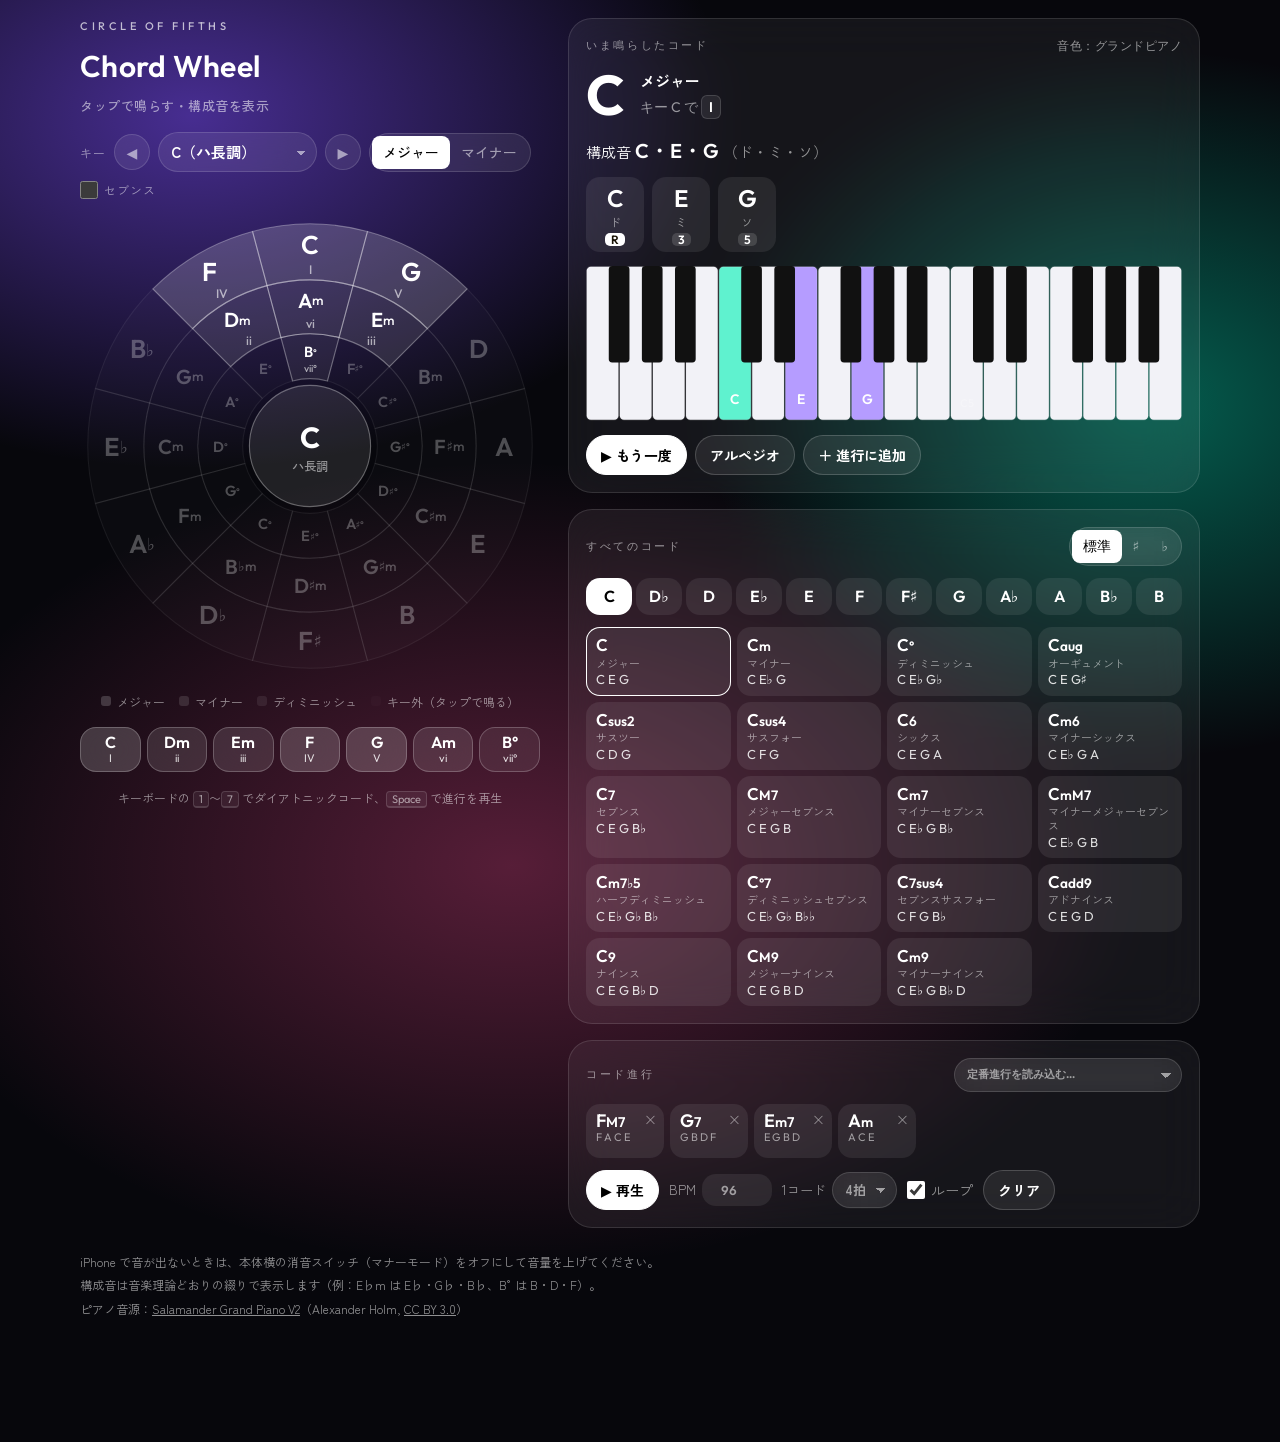
==== commit 496b1642: "Restyle the just-intonation page to match the tuner and metronome Black background, grey cards and w" ====
--- a/chords/index.html
+++ b/chords/index.html
@@ -252,7 +252,7 @@
 
 @media (prefers-reduced-motion: reduce) { #wheel .hl.pulse { animation: none; } #wheel .s { transition: none; } }
 </style>
-<link rel="stylesheet" href="embed.css?v=20261118021550">
+<link rel="stylesheet" href="embed.css?v=20261118030813">
 </head>
 <body>
 <div class="app">
@@ -922,6 +922,6 @@
   renderAll();
 })();
 </script>
-<script src="embed.js?v=20261118021550"></script>
+<script src="embed.js?v=20261118030813"></script>
 </body>
 </html>
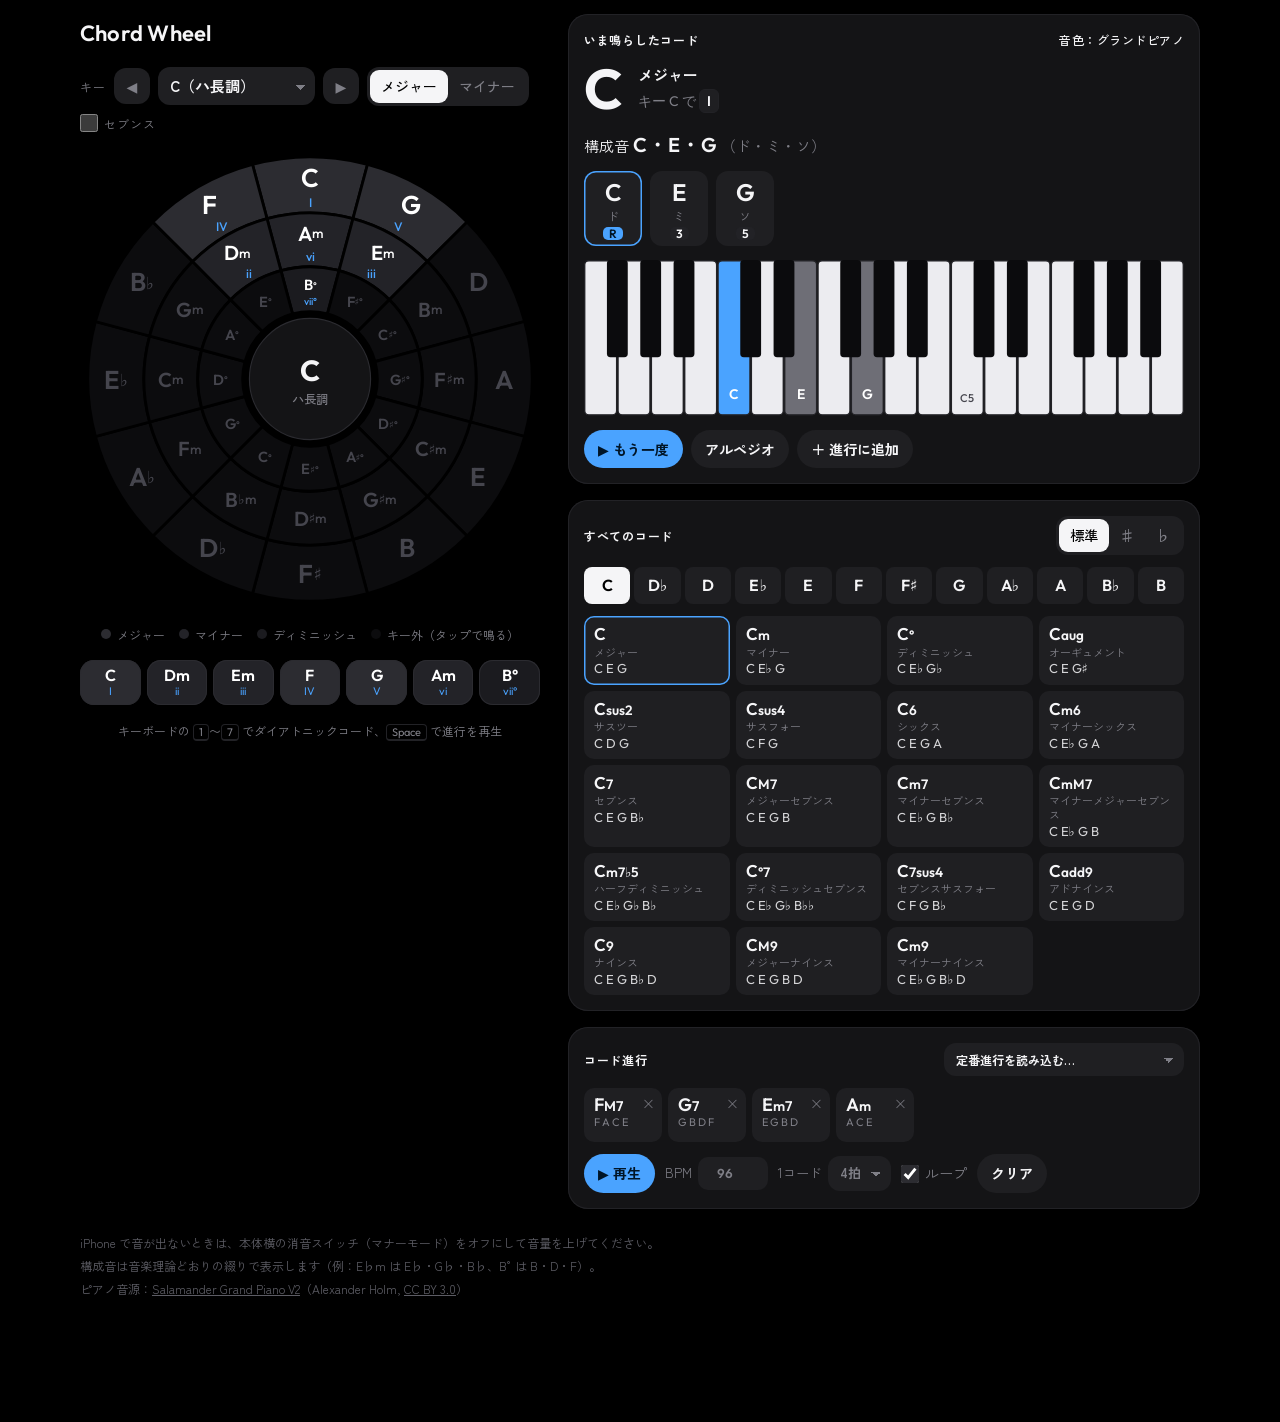
==== commit 80be494c: "Restyle the chord wheel to match the other screens (monochrome + blue) Black background, grey cards," ====
--- a/chords/index.html
+++ b/chords/index.html
@@ -252,7 +252,7 @@
 
 @media (prefers-reduced-motion: reduce) { #wheel .hl.pulse { animation: none; } #wheel .s { transition: none; } }
 </style>
-<link rel="stylesheet" href="embed.css?v=20261118030813">
+<link rel="stylesheet" href="embed.css?v=20261118033119">
 </head>
 <body>
 <div class="app">
@@ -922,6 +922,6 @@
   renderAll();
 })();
 </script>
-<script src="embed.js?v=20261118030813"></script>
+<script src="embed.js?v=20261118033119"></script>
 </body>
 </html>
--- a/chords/embed.css
+++ b/chords/embed.css
@@ -1,31 +1,37 @@
-/* Shown inside the tuner app: aurora glow behind frosted-glass rings, cards and controls. */
-:root { padding-top: 0; padding-bottom: 0; }
-body { padding-block: 18px 120px; }
-header.top h1 { font-family: var(--font-display); font-size: 30px; font-weight: 600; letter-spacing: .01em; }
-header.top h1::before { content: "CIRCLE OF FIFTHS"; display: block; margin-bottom: 6px; font-family: var(--font-display); font-size: 11px; font-weight: 500; letter-spacing: .32em; color: var(--accent); }
-header.top h1 small { display: block; margin: 6px 0 0; letter-spacing: .04em; }
-.wheel-wrap { position: relative; }
-.wheel-wrap .bezel { position: absolute; inset: 0; width: 100%; height: 100%; pointer-events: none; }
-#wheel { position: relative; }
-.panel { border: 0; padding: 18px; }
-.panel h2 { font-family: var(--font-display); font-size: 11px; font-weight: 500; letter-spacing: .24em; }
-.tone, .quals button, .chip, .roots button, .num { border: 0; }
-:root[data-theme="dark"] { --bg:#07070c; --surface:rgba(255,255,255,.06); --surface-2:rgba(255,255,255,.08); --ink:#fff; --muted:rgba(255,255,255,.55); --line:rgba(255,255,255,.14);
-  --major:rgba(255,255,255,.18); --minor:rgba(255,255,255,.12); --dim:rgba(255,255,255,.08); --idle:rgba(255,255,255,.02); --idle-ink:rgba(255,255,255,.28); --accent:#ffffff; --key-white:#f2f2f7; --key-black:#111; --radius:24px; }
-body { background: radial-gradient(60% 35% at 15% 8%, rgba(124,77,255,.55), transparent 70%), radial-gradient(50% 35% at 90% 28%, rgba(0,212,170,.42), transparent 70%), radial-gradient(70% 40% at 40% 60%, rgba(255,77,148,.32), transparent 70%), #07070c fixed; }
-header.top h1::before { color:rgba(255,255,255,.7); }
-.select,.iconbtn,.seg { background-color:rgba(255,255,255,.08); border:1px solid rgba(255,255,255,.14); border-radius:999px; -webkit-backdrop-filter:blur(16px); backdrop-filter:blur(16px); }
-.seg button[aria-pressed="true"] { background:#fff; color:#000; }
-.bezel { display:none; }
-#wheel .s { stroke:rgba(255,255,255,.07); stroke-width:1; }
-#wheel .s.major,#wheel .s.minor,#wheel .s.dim { stroke:rgba(255,255,255,.3); stroke-width:1; }
-#wheel text.on { fill:#fff; } #wheel text.rn { fill:rgba(255,255,255,.75); }
-#wheel .hl { stroke:#fff; stroke-width:3; filter:url(#neon); }
-#wheel .hub { fill:rgba(255,255,255,.1); stroke:rgba(255,255,255,.35); }
-.dia button { border-radius:16px; -webkit-backdrop-filter:blur(16px); backdrop-filter:blur(16px); box-shadow:inset 0 0 0 1px rgba(255,255,255,.22); }
-.panel { background:rgba(255,255,255,.06); -webkit-backdrop-filter:blur(24px); backdrop-filter:blur(24px); box-shadow:inset 0 0 0 1px rgba(255,255,255,.12); }
-.tone,.quals button,.chip,.roots button,.num { background:rgba(255,255,255,.08); border-radius:14px; }
-.btn { border:1px solid rgba(255,255,255,.18); background:rgba(255,255,255,.08); border-radius:999px; }
-.btn.primary { background:#fff; color:#000; }
-.roots button[aria-pressed="true"] { background:#fff; color:#000; }
-#kbd .w.hit,#kbd .b.hit { fill:#b59cff; } #kbd .w.root,#kbd .b.root { fill:#5ff2cf; }
+/* Shown inside the tuner app: the same black, grey and white language as the tuner, metronome and
+   Pure Harmony screens, with electric blue as this page's own colour. Leaves room for the tab bar. */
+:root[data-theme="dark"]{--bg:#000;--surface:#141416;--surface-2:#1f1f22;--ink:#f5f5f7;--muted:#7f7f87;--line:#222226;--idle:#0c0c0e;--idle-ink:#45454d;--key-white:#ececf0;--key-black:#0b0b0d;--radius:20px}
+:root{padding:0}
+body{padding-block:14px 120px;background:#000}
+header.top{align-items:center;flex-wrap:nowrap}
+header.top h1{font-size:22px;font-weight:600;letter-spacing:.01em}
+header.top h1 small{display:none}
+.select,.iconbtn{background-color:var(--surface-2);border:0;border-radius:12px}
+.seg{background:var(--surface-2);border:0;border-radius:12px;padding:3px}
+.seg button{border-radius:9px}
+.seg button[aria-pressed="true"]{background:var(--ink);color:#000}
+.panel{background:var(--surface);border:0;box-shadow:inset 0 0 0 1px var(--line);padding:16px}
+.panel h2{font-size:12px;letter-spacing:.06em;color:var(--ink)}
+.tone,.quals button,.chip,.roots button,.num{border:0;background:var(--surface-2)}
+.roots button[aria-pressed="true"]{background:var(--ink);color:#000}
+.btn{border:0;background:var(--surface-2);border-radius:999px}
+.hint kbd{background:transparent;border-color:var(--line)}
+.legend i{border-radius:50%}
+footer.note{color:#5c5c64}
+.wheel-wrap{position:relative}
+.wheel-wrap .bezel{position:absolute;inset:0;width:100%;height:100%;pointer-events:none}
+#wheel{position:relative}
+
+:root[data-theme="dark"]{--accent:#4aa3ff;--major:#2c2c31;--minor:#232328;--dim:#1b1b1f}
+#wheel .s{stroke:#000;stroke-width:2.5}
+#wheel .s.idle{fill:#0c0c0e}
+#wheel text.on{fill:#fff}#wheel text.rn{fill:#4aa3ff;opacity:1}
+#wheel .hl{stroke:#4aa3ff;stroke-width:3;filter:url(#w-glow)}
+#wheel .hub{fill:#141416;stroke:#2b2b30}
+.bezel{display:none}
+.dia button{border-radius:14px;box-shadow:inset 0 0 0 1px #2b2b30;color:#fff}
+.dia button small{color:#4aa3ff;opacity:1}
+.btn.primary{background:#4aa3ff;color:#001527}
+.tone.root{box-shadow:inset 0 0 0 1.5px #4aa3ff}.tone.root i{background:#4aa3ff;color:#001527}
+.quals button[aria-pressed="true"],.chip.cur{box-shadow:inset 0 0 0 1.5px #4aa3ff}
+#kbd .w.hit,#kbd .b.hit{fill:#6e6e76}#kbd .w.root,#kbd .b.root{fill:#4aa3ff}
